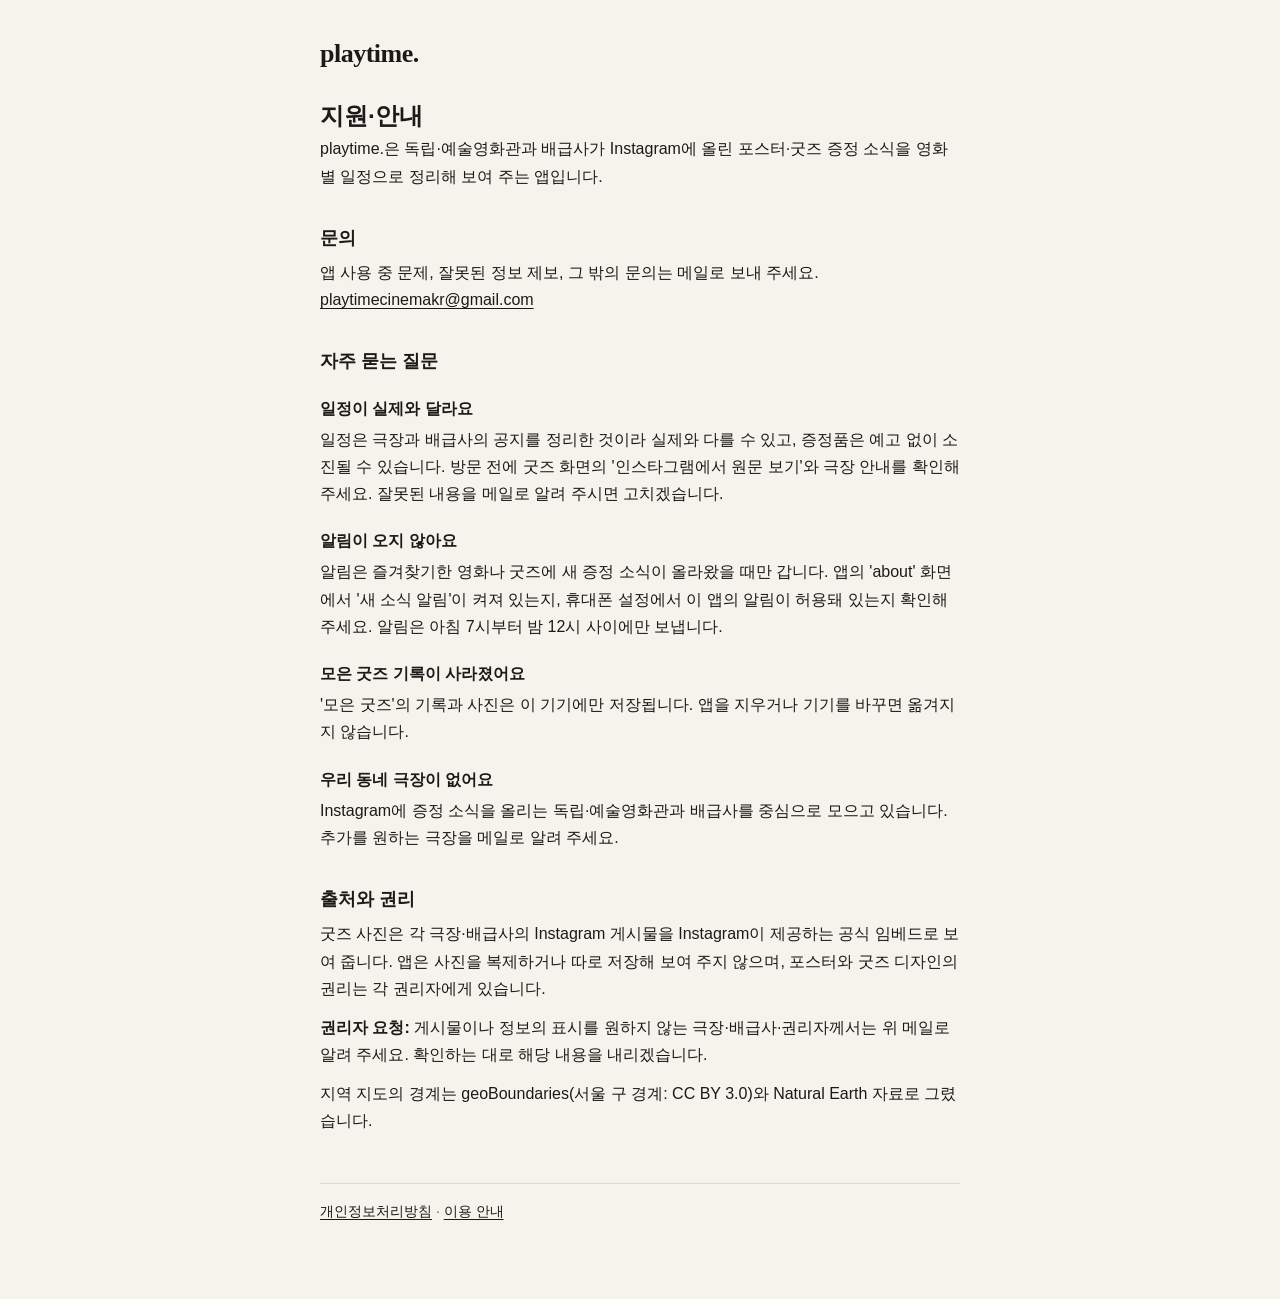
==== index.html @ 86378f51 "페이지 갱신" ====
<!doctype html>
<html lang="ko">
<head>
<meta charset="utf-8">
<meta name="viewport" content="width=device-width,initial-scale=1">
<title>playtime. - 지원</title>
<link rel="stylesheet" href="style.css">
</head>
<body>
<main>
<p class="brand">playtime.</p>
<h1>지원·안내</h1>

<p>playtime.은 독립·예술영화관과 배급사가 Instagram에 올린 포스터·굿즈 증정 소식을 영화별 일정으로 정리해 보여 주는 앱입니다.</p>

<h2>문의</h2>
<p>앱 사용 중 문제, 잘못된 정보 제보, 그 밖의 문의는 메일로 보내 주세요.<br>
<a href="mailto:playtimecinemakr@gmail.com">playtimecinemakr@gmail.com</a></p>

<h2>자주 묻는 질문</h2>
<h3>일정이 실제와 달라요</h3>
<p>일정은 극장과 배급사의 공지를 정리한 것이라 실제와 다를 수 있고, 증정품은 예고 없이 소진될 수 있습니다. 방문 전에 굿즈 화면의 '인스타그램에서 원문 보기'와 극장 안내를 확인해 주세요. 잘못된 내용을 메일로 알려 주시면 고치겠습니다.</p>
<h3>알림이 오지 않아요</h3>
<p>알림은 즐겨찾기한 영화나 굿즈에 새 증정 소식이 올라왔을 때만 갑니다. 앱의 'about' 화면에서 '새 소식 알림'이 켜져 있는지, 휴대폰 설정에서 이 앱의 알림이 허용돼 있는지 확인해 주세요. 알림은 아침 7시부터 밤 12시 사이에만 보냅니다.</p>
<h3>모은 굿즈 기록이 사라졌어요</h3>
<p>'모은 굿즈'의 기록과 사진은 이 기기에만 저장됩니다. 앱을 지우거나 기기를 바꾸면 옮겨지지 않습니다.</p>
<h3>우리 동네 극장이 없어요</h3>
<p>Instagram에 증정 소식을 올리는 독립·예술영화관과 배급사를 중심으로 모으고 있습니다. 추가를 원하는 극장을 메일로 알려 주세요.</p>

<h2>출처와 권리</h2>
<p>굿즈 사진은 각 극장·배급사의 Instagram 게시물을 Instagram이 제공하는 공식 임베드로 보여 줍니다. 앱은 사진을 복제하거나 따로 저장해 보여 주지 않으며, 포스터와 굿즈 디자인의 권리는 각 권리자에게 있습니다.</p>
<p><strong>권리자 요청:</strong> 게시물이나 정보의 표시를 원하지 않는 극장·배급사·권리자께서는 위 메일로 알려 주세요. 확인하는 대로 해당 내용을 내리겠습니다.</p>
<p>지역 지도의 경계는 geoBoundaries(서울 구 경계: CC BY 3.0)와 Natural Earth 자료로 그렸습니다.</p>

<p class="foot"><a href="privacy.html">개인정보처리방침</a> · <a href="terms.html">이용 안내</a></p>
</main>
</body>
</html>
---- style.css ----
/* 앱과 같은 미색 바탕에 먹색 글씨. 휴대폰 폭에서 읽기 좋게 한 단으로 둔다. */
:root { color-scheme: light; }
* { box-sizing: border-box; }
body {
  margin: 0;
  background: #f5f3ec;
  color: #1a1a18;
  font-family: -apple-system, BlinkMacSystemFont, "Apple SD Gothic Neo", "Malgun Gothic", "Noto Sans KR", sans-serif;
  font-size: 16px;
  line-height: 1.7;
  -webkit-text-size-adjust: 100%;
}
main { max-width: 680px; margin: 0 auto; padding: 32px 20px 64px; }
.brand { margin: 0 0 24px; font-family: Georgia, "Times New Roman", serif; font-weight: 700; font-size: 26px; letter-spacing: -0.5px; }
.brand a { color: inherit; text-decoration: none; }
h1 { margin: 0 0 4px; font-size: 24px; line-height: 1.3; }
h2 { margin: 36px 0 8px; font-size: 18px; line-height: 1.4; }
h3 { margin: 20px 0 4px; font-size: 16px; }
p, ul { margin: 0 0 12px; }
ul { padding-left: 20px; }
.date { color: #6f6c64; font-size: 14px; margin-bottom: 20px; }
a { color: #1a1a18; text-underline-offset: 3px; }
table { width: 100%; border-collapse: collapse; margin: 0 0 12px; font-size: 14px; line-height: 1.55; }
th, td { border: 1px solid #ddd9ce; padding: 8px; text-align: left; vertical-align: top; }
th { background: #ece9e0; font-weight: 600; white-space: nowrap; }
.foot { margin-top: 48px; padding-top: 16px; border-top: 1px solid #ddd9ce; font-size: 14px; color: #6f6c64; }
/* 좁은 화면에서 표가 넘치면 표만 옆으로 민다. */
@media (max-width: 520px) { table { display: block; overflow-x: auto; } }
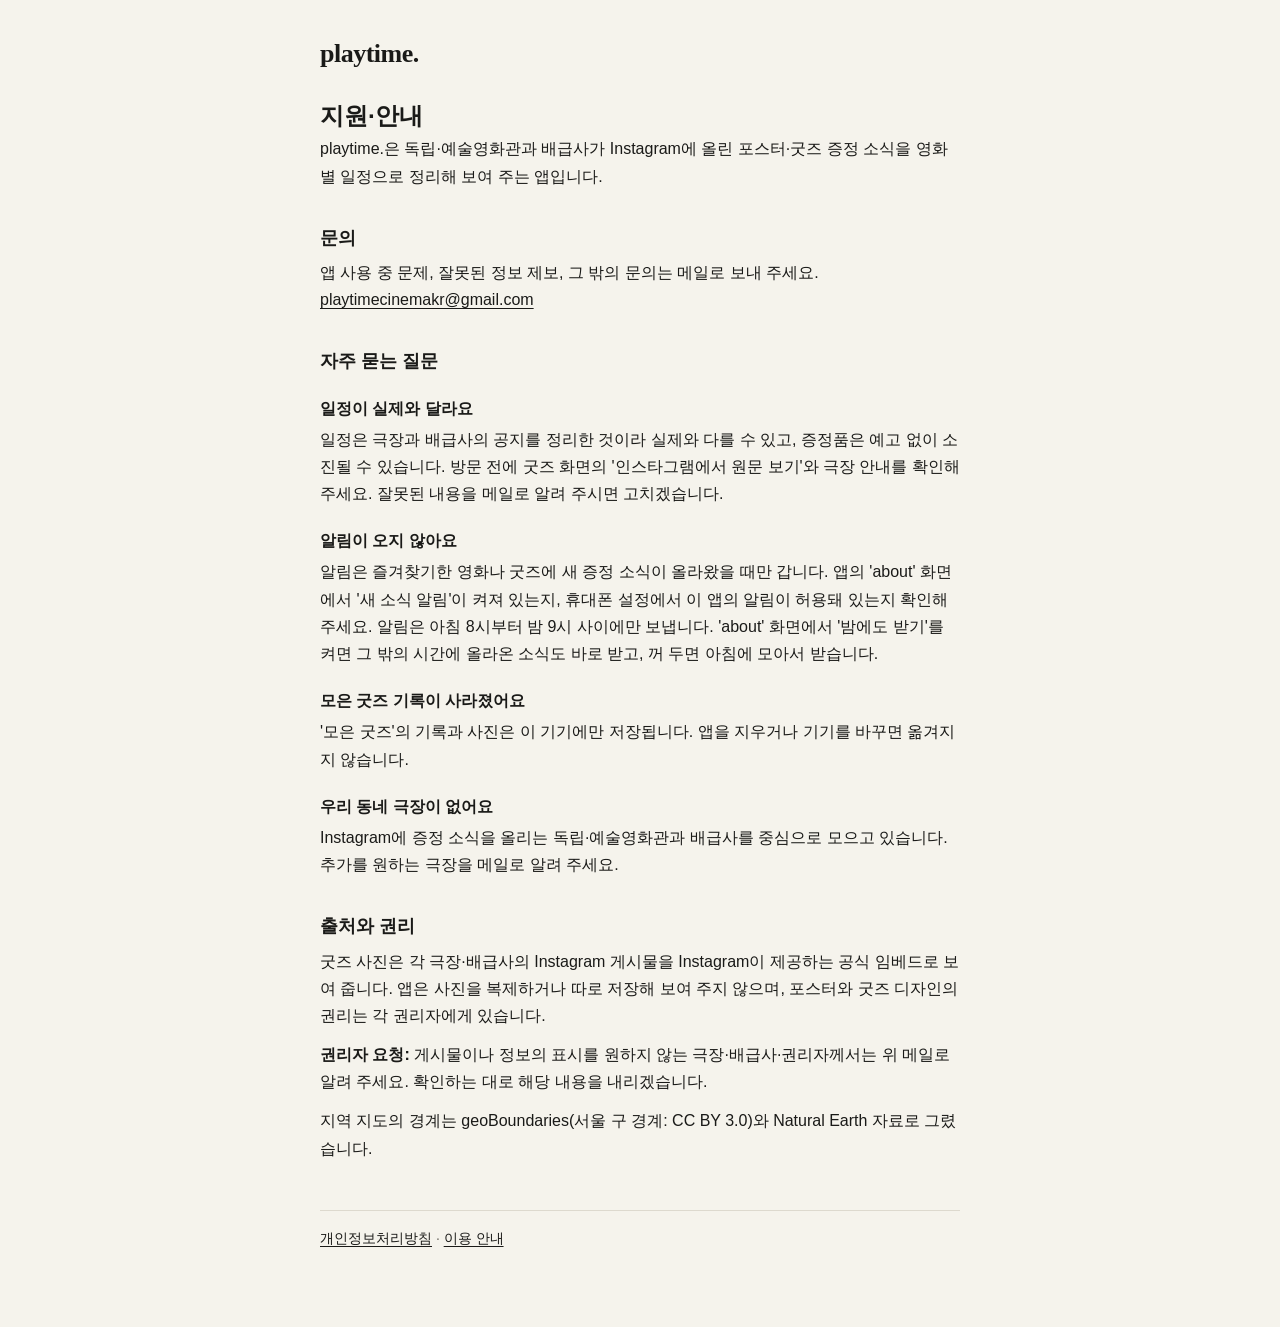
==== commit 19cc99ab: "페이지 갱신" ====
--- a/index.html
+++ b/index.html
@@ -21,7 +21,7 @@
 <h3>일정이 실제와 달라요</h3>
 <p>일정은 극장과 배급사의 공지를 정리한 것이라 실제와 다를 수 있고, 증정품은 예고 없이 소진될 수 있습니다. 방문 전에 굿즈 화면의 '인스타그램에서 원문 보기'와 극장 안내를 확인해 주세요. 잘못된 내용을 메일로 알려 주시면 고치겠습니다.</p>
 <h3>알림이 오지 않아요</h3>
-<p>알림은 즐겨찾기한 영화나 굿즈에 새 증정 소식이 올라왔을 때만 갑니다. 앱의 'about' 화면에서 '새 소식 알림'이 켜져 있는지, 휴대폰 설정에서 이 앱의 알림이 허용돼 있는지 확인해 주세요. 알림은 아침 7시부터 밤 12시 사이에만 보냅니다.</p>
+<p>알림은 즐겨찾기한 영화나 굿즈에 새 증정 소식이 올라왔을 때만 갑니다. 앱의 'about' 화면에서 '새 소식 알림'이 켜져 있는지, 휴대폰 설정에서 이 앱의 알림이 허용돼 있는지 확인해 주세요. 알림은 아침 8시부터 밤 9시 사이에만 보냅니다. 'about' 화면에서 '밤에도 받기'를 켜면 그 밖의 시간에 올라온 소식도 바로 받고, 꺼 두면 아침에 모아서 받습니다.</p>
 <h3>모은 굿즈 기록이 사라졌어요</h3>
 <p>'모은 굿즈'의 기록과 사진은 이 기기에만 저장됩니다. 앱을 지우거나 기기를 바꾸면 옮겨지지 않습니다.</p>
 <h3>우리 동네 극장이 없어요</h3>
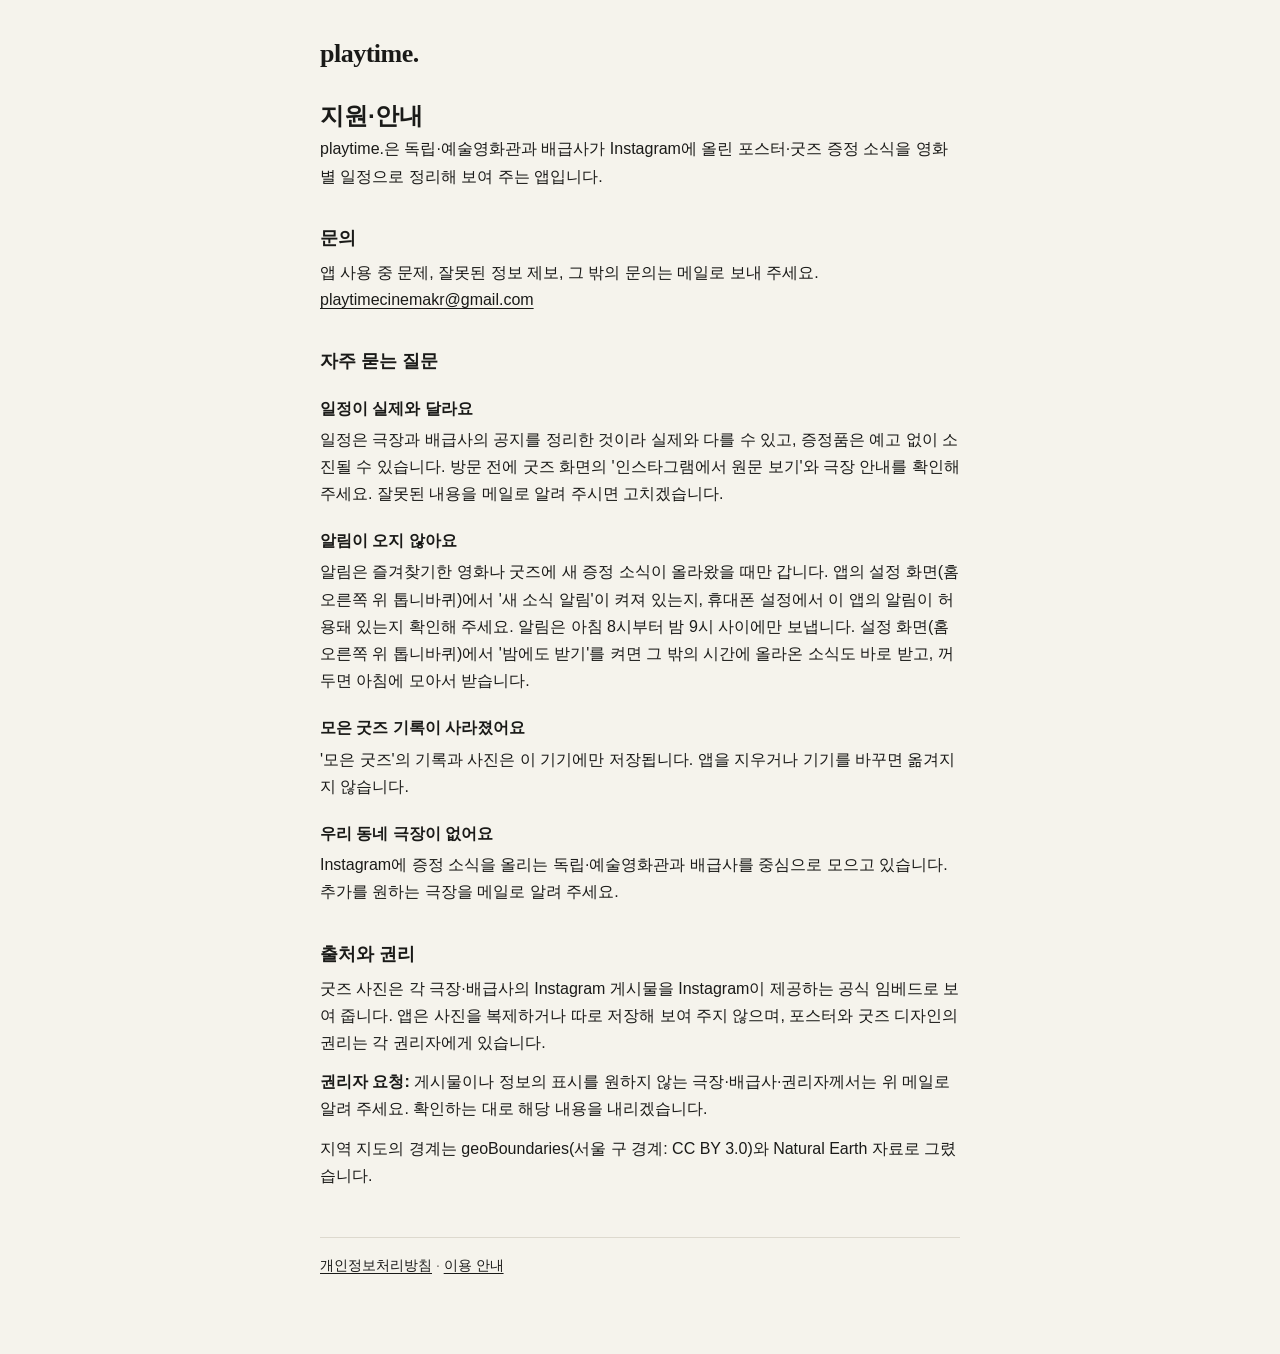
==== commit f4efd1e5: "페이지 갱신" ====
--- a/index.html
+++ b/index.html
@@ -21,7 +21,7 @@
 <h3>일정이 실제와 달라요</h3>
 <p>일정은 극장과 배급사의 공지를 정리한 것이라 실제와 다를 수 있고, 증정품은 예고 없이 소진될 수 있습니다. 방문 전에 굿즈 화면의 '인스타그램에서 원문 보기'와 극장 안내를 확인해 주세요. 잘못된 내용을 메일로 알려 주시면 고치겠습니다.</p>
 <h3>알림이 오지 않아요</h3>
-<p>알림은 즐겨찾기한 영화나 굿즈에 새 증정 소식이 올라왔을 때만 갑니다. 앱의 'about' 화면에서 '새 소식 알림'이 켜져 있는지, 휴대폰 설정에서 이 앱의 알림이 허용돼 있는지 확인해 주세요. 알림은 아침 8시부터 밤 9시 사이에만 보냅니다. 'about' 화면에서 '밤에도 받기'를 켜면 그 밖의 시간에 올라온 소식도 바로 받고, 꺼 두면 아침에 모아서 받습니다.</p>
+<p>알림은 즐겨찾기한 영화나 굿즈에 새 증정 소식이 올라왔을 때만 갑니다. 앱의 설정 화면(홈 오른쪽 위 톱니바퀴)에서 '새 소식 알림'이 켜져 있는지, 휴대폰 설정에서 이 앱의 알림이 허용돼 있는지 확인해 주세요. 알림은 아침 8시부터 밤 9시 사이에만 보냅니다. 설정 화면(홈 오른쪽 위 톱니바퀴)에서 '밤에도 받기'를 켜면 그 밖의 시간에 올라온 소식도 바로 받고, 꺼 두면 아침에 모아서 받습니다.</p>
 <h3>모은 굿즈 기록이 사라졌어요</h3>
 <p>'모은 굿즈'의 기록과 사진은 이 기기에만 저장됩니다. 앱을 지우거나 기기를 바꾸면 옮겨지지 않습니다.</p>
 <h3>우리 동네 극장이 없어요</h3>
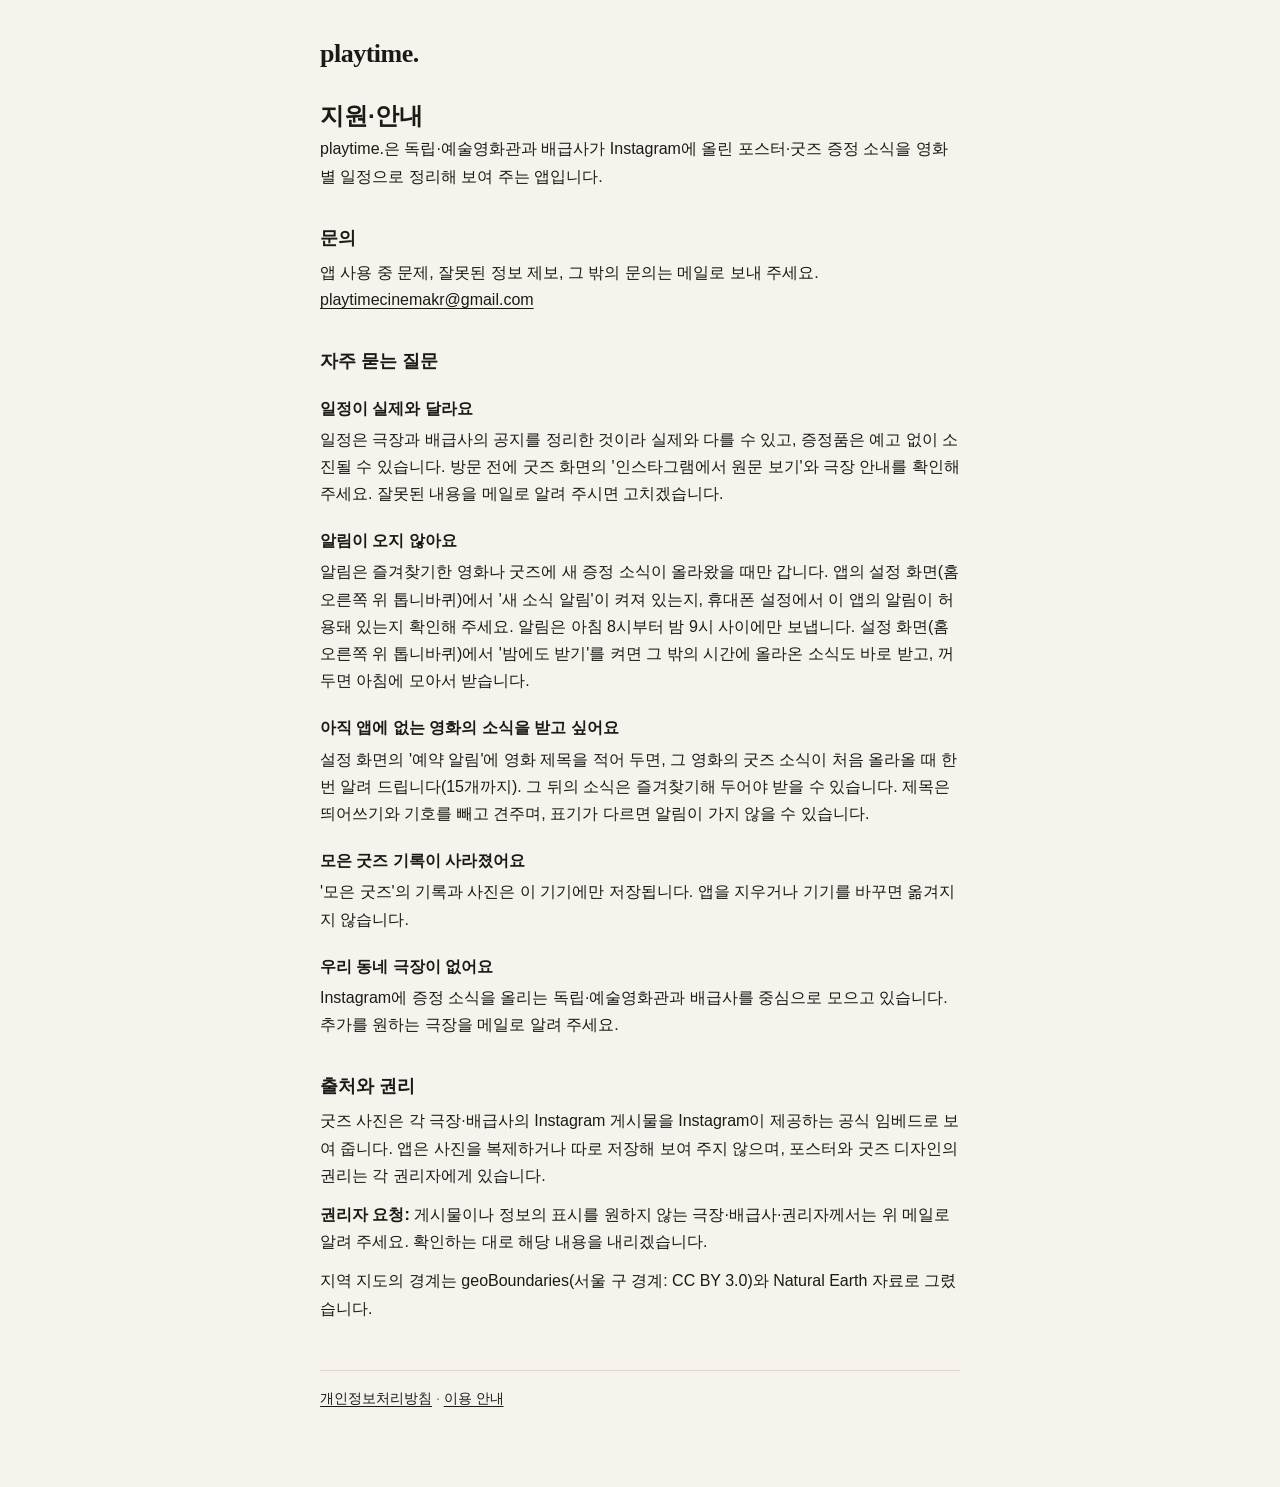
==== commit 55e1e767: "페이지 갱신" ====
--- a/index.html
+++ b/index.html
@@ -22,6 +22,8 @@
 <p>일정은 극장과 배급사의 공지를 정리한 것이라 실제와 다를 수 있고, 증정품은 예고 없이 소진될 수 있습니다. 방문 전에 굿즈 화면의 '인스타그램에서 원문 보기'와 극장 안내를 확인해 주세요. 잘못된 내용을 메일로 알려 주시면 고치겠습니다.</p>
 <h3>알림이 오지 않아요</h3>
 <p>알림은 즐겨찾기한 영화나 굿즈에 새 증정 소식이 올라왔을 때만 갑니다. 앱의 설정 화면(홈 오른쪽 위 톱니바퀴)에서 '새 소식 알림'이 켜져 있는지, 휴대폰 설정에서 이 앱의 알림이 허용돼 있는지 확인해 주세요. 알림은 아침 8시부터 밤 9시 사이에만 보냅니다. 설정 화면(홈 오른쪽 위 톱니바퀴)에서 '밤에도 받기'를 켜면 그 밖의 시간에 올라온 소식도 바로 받고, 꺼 두면 아침에 모아서 받습니다.</p>
+<h3>아직 앱에 없는 영화의 소식을 받고 싶어요</h3>
+<p>설정 화면의 '예약 알림'에 영화 제목을 적어 두면, 그 영화의 굿즈 소식이 처음 올라올 때 한 번 알려 드립니다(15개까지). 그 뒤의 소식은 즐겨찾기해 두어야 받을 수 있습니다. 제목은 띄어쓰기와 기호를 빼고 견주며, 표기가 다르면 알림이 가지 않을 수 있습니다.</p>
 <h3>모은 굿즈 기록이 사라졌어요</h3>
 <p>'모은 굿즈'의 기록과 사진은 이 기기에만 저장됩니다. 앱을 지우거나 기기를 바꾸면 옮겨지지 않습니다.</p>
 <h3>우리 동네 극장이 없어요</h3>
